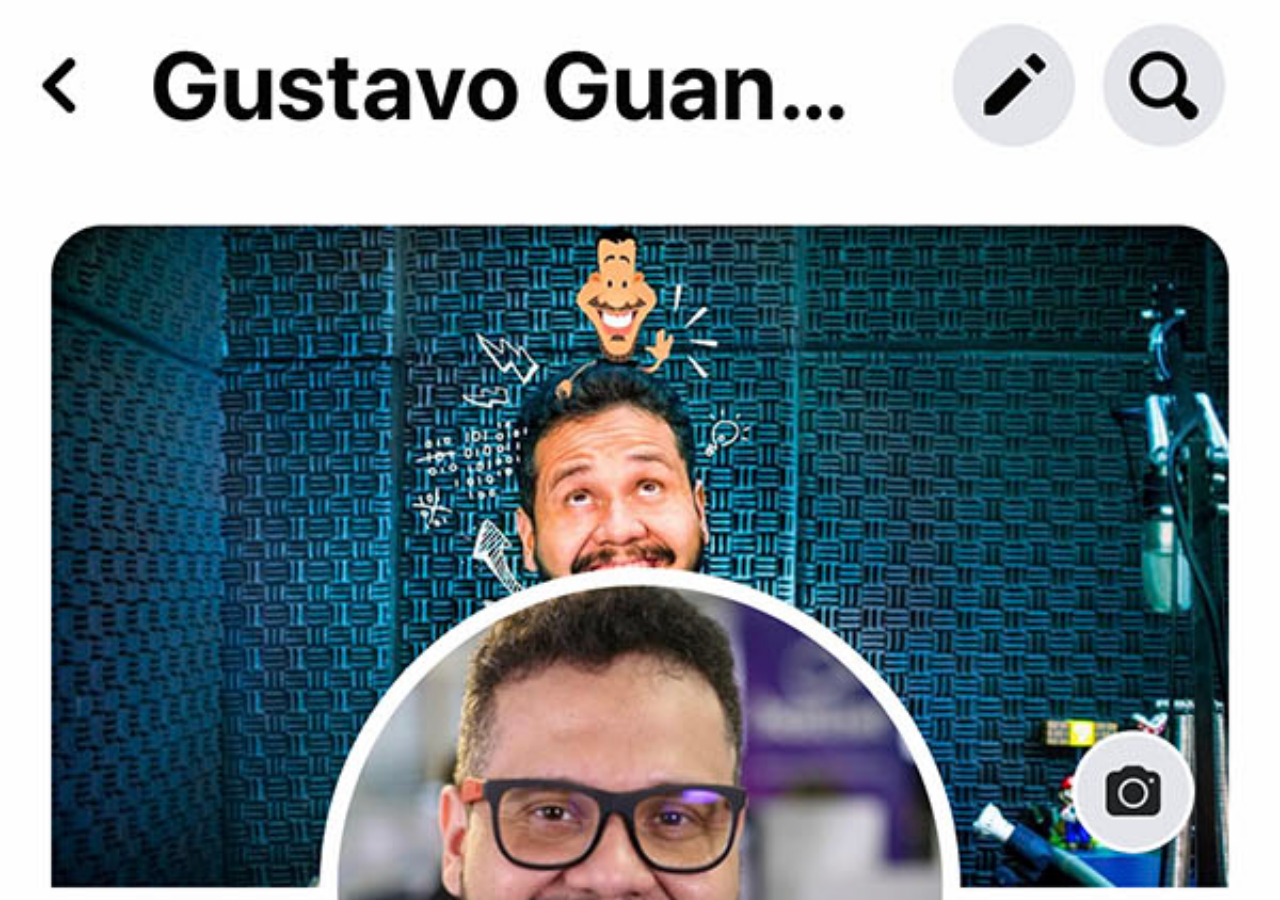
==== facebook.html @ a66877f0 "a" ====
<!DOCTYPE html>
<html lang="pt-br">
<head>
    <meta charset="UTF-8">
    <meta http-equiv="X-UA-Compatible" content="IE=edge">
    <meta name="viewport" content="width=device-width, initial-scale=1.0">
    <link rel="stylesheet" href="estilo/style.css">
    <title>Fabebook</title>
</head>
<body id="facebook">
    
</body>
</html>
---- estilo/style.css ----
@charset "UTF-8";

*{
    margin: 0;
    padding: 0;
}
#principal{
    background: black url('../imagens/fundo-madeira.jpg');
    background-size: cover;
}
main{
    position: relative;
    height: 100vh;
}
#telefone{
    position: absolute;
    top: 50%;
    left: 50%;
    transform: translate(-50%,-50%);
    width: 311px;
    height: 627px;
    background-image: url('../imagens/frame-iphone.png');
}
iframe{
    position: absolute;
    top: 80px;
    left:22px;
    width: 267px;
    height: 471px;
}
#home{
    background-image: url('../imagens/tela-home.jpg');
    background-size: cover;
}
#facebook{
    background-image: url('../imagens/tela-facebook.jpg');
    background-size: cover;
}
#github{
    background-image: url('../imagens/tela-github.jpg');
    background-size: cover;
}
#youtube{
    background-image: url('../imagens/tela-youtube.png');
    background-size: cover;
}
#instagram{
    background-image: url('../imagens/tela-instagram.jpg');
    background-size: cover;
}
#twitter{
    background-image: url('../imagens/tela-twitter.jpg');
    background-size: cover;
}
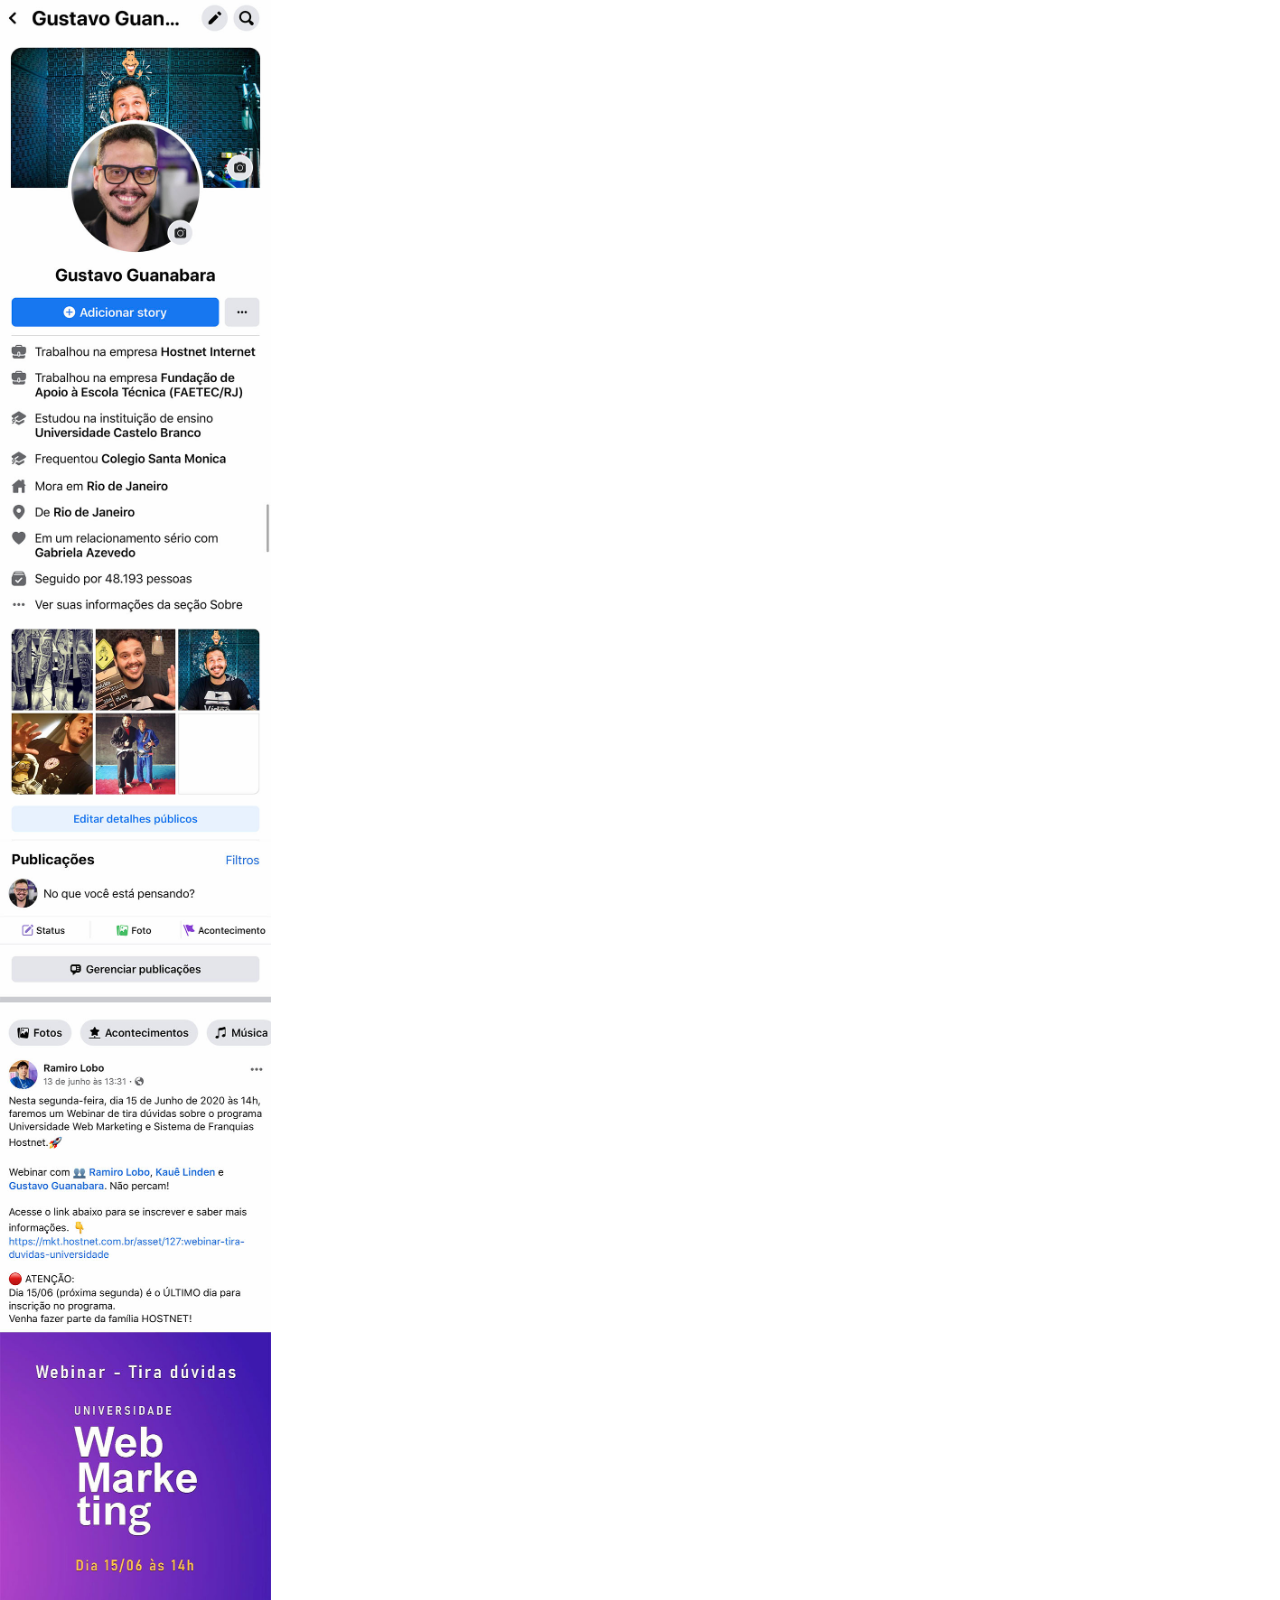
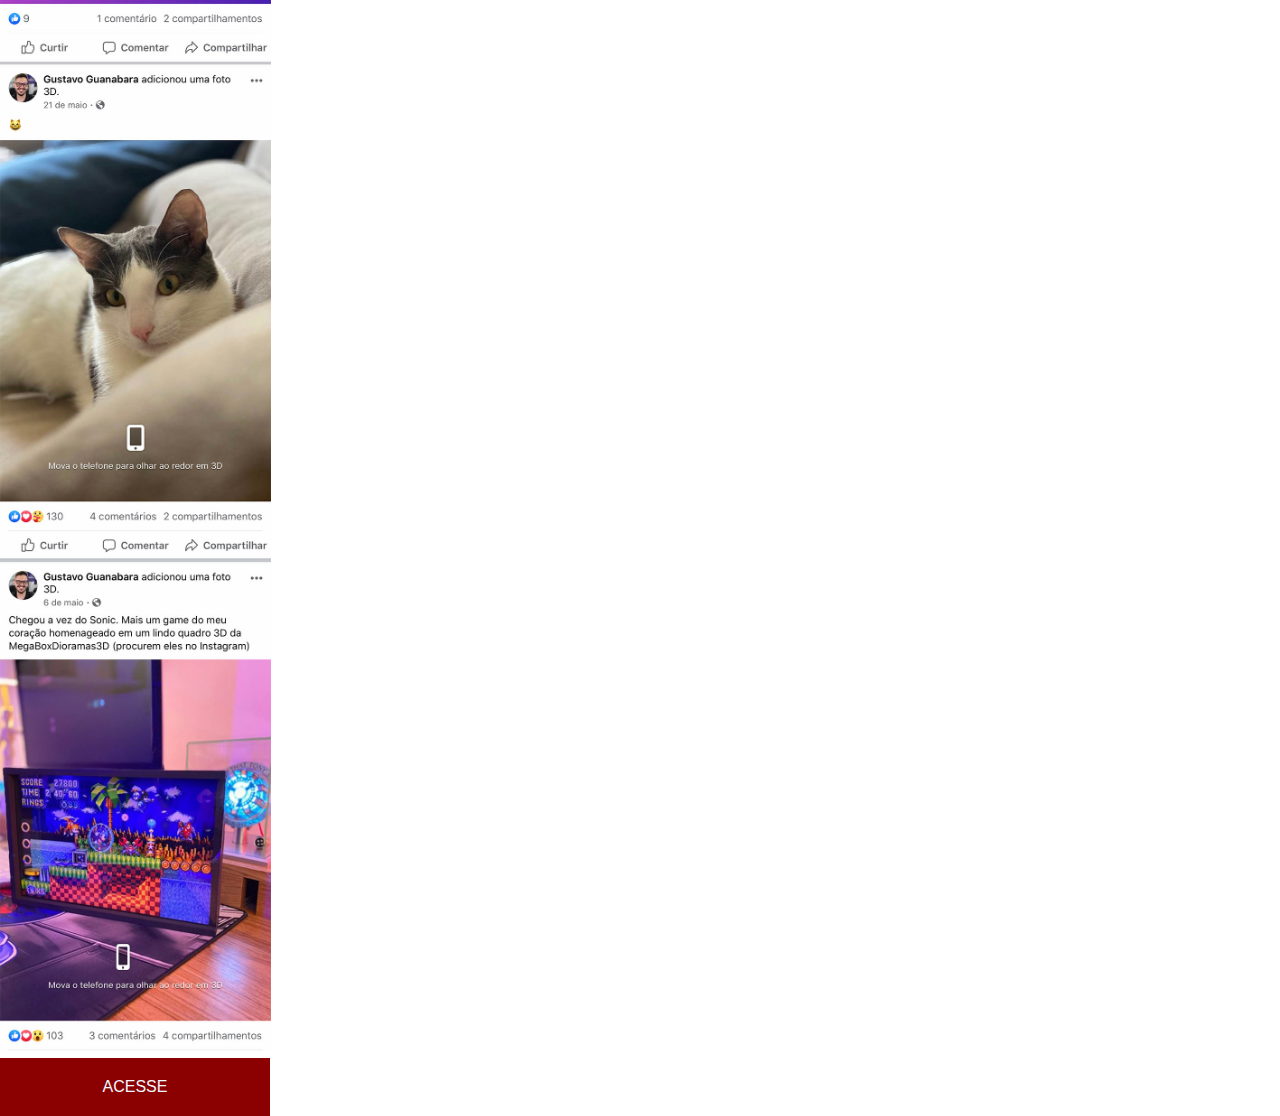
==== commit cd69d7b7: "a" ====
--- a/facebook.html
+++ b/facebook.html
@@ -4,10 +4,11 @@
     <meta charset="UTF-8">
     <meta http-equiv="X-UA-Compatible" content="IE=edge">
     <meta name="viewport" content="width=device-width, initial-scale=1.0">
-    <link rel="stylesheet" href="estilo/style.css">
+    <link rel="stylesheet" href="estilo/social.css">
     <title>Fabebook</title>
 </head>
-<body id="facebook">
-    
+<body>
+    <img src="imagens/tela-facebook.jpg" alt="FaceBook">
+    <a href="https://www.facebook.com/gustavoguanabara/?locale=pt_BR" target="_blank">ACESSE</a>
 </body>
 </html>--- a/estilo/social.css
+++ b/estilo/social.css
@@ -0,0 +1,26 @@
+@charset "UTF-8";
+
+*{
+    margin: 0;
+    padding: 0;
+}
+::-webkit-scrollbar{
+    height: 0PX;
+    width: 0PX;
+}
+img{
+    width: 271px;
+}
+a{
+    display: block;
+    width: 230px;
+    background-color: darkred;
+    color: aliceblue;
+    padding: 20px;
+    text-align: center;
+    font-family: Arial, Helvetica, sans-serif;
+    text-decoration: none;
+}
+a:hover{
+    background-color: red;
+}